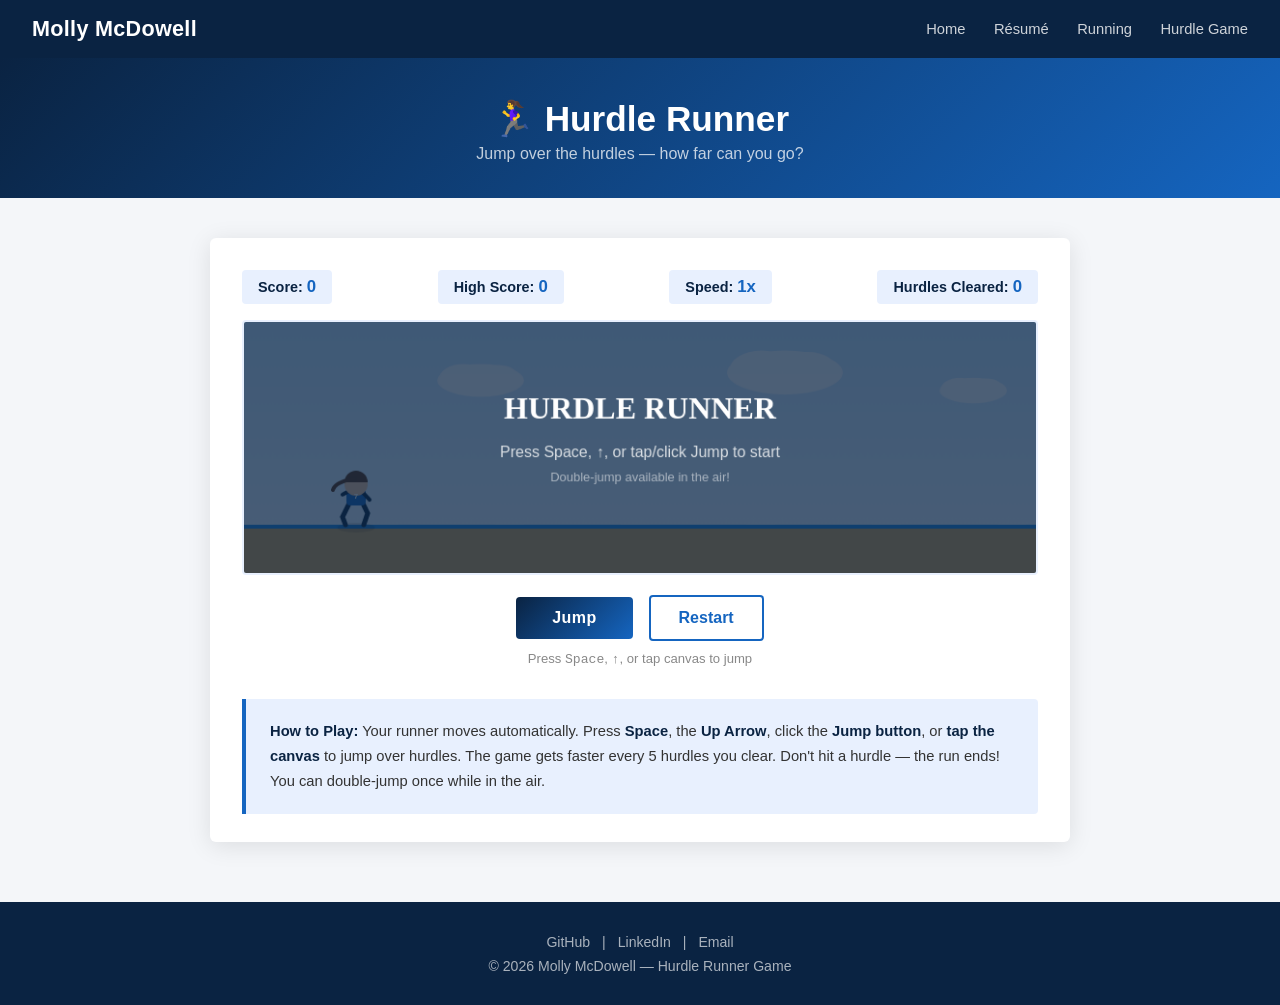
==== game.html @ c2547ff2 "Add files via upload" ====
<!DOCTYPE html>
<html lang="en">
<head>
  <meta charset="UTF-8"/>
  <meta name="viewport" content="width=device-width, initial-scale=1.0"/>
  <title>Hurdle Runner — Molly McDowell</title>
  <style>
    /* ===== RESET & BASE ===== */
    *, *::before, *::after { box-sizing: border-box; margin: 0; padding: 0; }
 
    :root {
      --navy: #0a2342;
      --blue: #1565c0;
      --light-blue: #e8f0fe;
      --accent: #1e88e5;
      --white: #ffffff;
      --gray: #f4f6f9;
    }
 
    body {
      font-family: 'Segoe UI', Arial, sans-serif;
      background: var(--gray);
      color: var(--navy);
      min-height: 100vh;
      display: flex;
      flex-direction: column;
    }
 
    /* ===== NAVBAR ===== */
    .navbar {
      background: var(--navy);
      padding: 1rem 2rem;
      display: flex;
      align-items: center;
      justify-content: space-between;
      box-shadow: 0 2px 12px rgba(0,0,0,0.2);
      flex-shrink: 0;
    }
    .navbar-brand {
      color: var(--white);
      font-size: 1.35rem;
      font-weight: 700;
      text-decoration: none;
      letter-spacing: 0.3px;
    }
    .navbar-links a {
      color: rgba(255,255,255,0.8);
      text-decoration: none;
      margin-left: 1.5rem;
      font-size: 0.92rem;
      transition: color 0.2s;
    }
    .navbar-links a:hover { color: var(--white); }
 
    /* ===== PAGE HEADER ===== */
    .page-header {
      background: linear-gradient(135deg, var(--navy), var(--blue));
      color: var(--white);
      padding: 40px 2rem 35px;
      text-align: center;
    }
    .page-header h1 { font-size: 2.2rem; margin-bottom: 0.3rem; }
    .page-header p { color: rgba(255,255,255,0.75); font-size: 1rem; }
 
    /* ===== GAME WRAPPER ===== */
    .game-section {
      flex: 1;
      display: flex;
      flex-direction: column;
      align-items: center;
      padding: 40px 1.5rem 60px;
    }
 
    .game-container {
      background: var(--white);
      border-radius: 6px;
      box-shadow: 0 4px 24px rgba(0,0,0,0.1);
      padding: 2rem 2rem 1.75rem;
      width: 100%;
      max-width: 860px;
    }
 
    /* ===== HUD ===== */
    .hud {
      display: flex;
      justify-content: space-between;
      align-items: center;
      margin-bottom: 1rem;
      flex-wrap: wrap;
      gap: 0.5rem;
    }
    .hud-stat {
      background: var(--light-blue);
      border-radius: 4px;
      padding: 0.45rem 1rem;
      font-size: 0.9rem;
      font-weight: 600;
      color: var(--navy);
    }
    .hud-stat span { color: var(--blue); font-size: 1.05rem; }
 
    /* ===== CANVAS ===== */
    #gameCanvas {
      display: block;
      width: 100%;
      height: auto;
      border-radius: 4px;
      border: 2px solid var(--light-blue);
      cursor: pointer;
      background: #ddeeff;
    }
 
    /* ===== CONTROLS ===== */
    .controls {
      margin-top: 1.25rem;
      display: flex;
      align-items: center;
      justify-content: center;
      gap: 1rem;
      flex-wrap: wrap;
    }
    .btn-jump {
      background: linear-gradient(135deg, var(--navy), var(--blue));
      color: var(--white);
      border: none;
      padding: 0.75rem 2.25rem;
      border-radius: 4px;
      font-size: 1rem;
      font-weight: 600;
      letter-spacing: 0.4px;
      cursor: pointer;
      transition: opacity 0.15s, transform 0.1s;
    }
    .btn-jump:hover { opacity: 0.9; transform: translateY(-1px); }
    .btn-restart {
      background: transparent;
      color: var(--blue);
      border: 2px solid var(--blue);
      padding: 0.75rem 1.75rem;
      border-radius: 4px;
      font-size: 1rem;
      font-weight: 600;
      cursor: pointer;
      transition: all 0.15s;
    }
    .btn-restart:hover { background: var(--light-blue); }
 
    .key-hint {
      font-size: 0.82rem;
      color: #888;
      text-align: center;
      margin-top: 0.6rem;
    }
 
    /* ===== INSTRUCTIONS ===== */
    .instructions {
      margin-top: 2rem;
      background: var(--light-blue);
      border-left: 4px solid var(--blue);
      border-radius: 0 4px 4px 0;
      padding: 1.25rem 1.5rem;
      font-size: 0.92rem;
      color: #333;
      line-height: 1.7;
    }
    .instructions strong { color: var(--navy); }
 
    /* ===== FOOTER ===== */
    footer {
      background: var(--navy);
      color: rgba(255,255,255,0.65);
      text-align: center;
      padding: 2rem;
      font-size: 0.88rem;
    }
    footer a { color: rgba(255,255,255,0.65); text-decoration: none; margin: 0 0.5rem; }
    footer a:hover { color: var(--white); }
  </style>
</head>
<body>
 
  <!-- NAVBAR -->
  <nav class="navbar">
    <a href="index.html" class="navbar-brand">Molly McDowell</a>
    <div class="navbar-links">
      <a href="index.html">Home</a>
      <a href="resume.html">Résumé</a>
      <a href="running.html">Running</a>
      <a href="game.html">Hurdle Game</a>
    </div>
  </nav>
 
  <!-- PAGE HEADER -->
  <div class="page-header">
    <h1>🏃‍♀️ Hurdle Runner</h1>
    <p>Jump over the hurdles — how far can you go?</p>
  </div>
 
  <!-- GAME SECTION -->
  <section class="game-section">
    <div class="game-container">
 
      <!-- HUD -->
      <div class="hud">
        <div class="hud-stat">Score: <span id="scoreDisplay">0</span></div>
        <div class="hud-stat">High Score: <span id="highScoreDisplay">0</span></div>
        <div class="hud-stat">Speed: <span id="speedDisplay">1x</span></div>
        <div class="hud-stat">Hurdles Cleared: <span id="hurdleDisplay">0</span></div>
      </div>
 
      <!-- CANVAS -->
      <canvas id="gameCanvas" width="820" height="260"></canvas>
 
      <!-- CONTROLS -->
      <div class="controls">
        <button class="btn-jump" onclick="handleJump()">Jump</button>
        <button class="btn-restart" onclick="restartGame()">Restart</button>
      </div>
      <p class="key-hint">Press <kbd>Space</kbd>, <kbd>↑</kbd>, or tap canvas to jump</p>
 
      <!-- INSTRUCTIONS -->
      <div class="instructions">
        <strong>How to Play:</strong> Your runner moves automatically. Press <strong>Space</strong>,
        the <strong>Up Arrow</strong>, click the <strong>Jump button</strong>, or <strong>tap the canvas</strong>
        to jump over hurdles. The game gets faster every 5 hurdles you clear. Don't hit a hurdle — the run ends!
        You can double-jump once while in the air.
      </div>
    </div>
  </section>
 
  <!-- FOOTER -->
  <footer>
    <div>
      <a href="https://github.com/" target="_blank">GitHub</a> |
      <a href="https://linkedin.com/" target="_blank">LinkedIn</a> |
      <a href="mailto:molly@example.com">Email</a>
    </div>
    <p style="margin-top:0.5rem;">&copy; 2026 Molly McDowell &mdash; Hurdle Runner Game</p>
  </footer>
 
<script>
/* ===================================================
   HURDLE RUNNER — Canvas Game
   =================================================== */
 
const canvas = document.getElementById('gameCanvas');
const ctx    = canvas.getContext('2d');
 
// ---- CONSTANTS ----
const W = canvas.width;
const H = canvas.height;
const GROUND_Y    = H - 50;
const RUNNER_X    = 100;
const RUNNER_W    = 32;
const RUNNER_H    = 54;
const HURDLE_W    = 18;
const HURDLE_H    = 44;
const GRAVITY     = 0.62;
const JUMP_FORCE  = -14.5;
const BASE_SPEED  = 6;
 
// ---- STATE ----
let state = 'idle'; // idle | running | dead
let score = 0;
let highScore = 0;
let hurdlesCleared = 0;
let frameCount = 0;
let gameSpeed = BASE_SPEED;
let animFrame = null;
 
// Runner physics
let runnerY      = GROUND_Y - RUNNER_H;
let velY         = 0;
let isOnGround   = true;
let canDoubleJump = false;
let hasDoubleJumped = false;
 
// Hurdles
let hurdles = [];
let nextHurdleIn = 90; // frames until next hurdle
 
// Animation frame for runner legs
let legFrame = 0;
let legTimer  = 0;
 
// Particles
let particles = [];
 
// ---- COLORS ----
const SKY_TOP    = '#c9e8ff';
const SKY_BOT    = '#e8f4ff';
const GROUND_CLR = '#1565c0';
const GROUND_TOP = '#1e88e5';
const TRACK_CLR  = '#d4a55a';
const RUNNER_CLR = '#0a2342';
const SHIRT_CLR  = '#1565c0';
const HAIR_CLR   = '#5c3317';
const HURDLE_CLR = '#cc2200';
const HURDLE_BAR = '#ff4422';
 
// ---- CLOUD state ----
let clouds = [
  { x: 200, y: 40, w: 90 },
  { x: 500, y: 25, w: 120 },
  { x: 720, y: 55, w: 70 },
];
 
// ---- TRACK LINES ----
let trackLines = [0, 130, 260, 390, 520, 650, 780].map(x => x);
 
// ---- INIT ----
draw(); // show idle screen
 
// ---- INPUT ----
document.addEventListener('keydown', e => {
  if (e.code === 'Space' || e.code === 'ArrowUp') {
    e.preventDefault();
    handleJump();
  }
});
canvas.addEventListener('click', handleJump);
canvas.addEventListener('touchstart', e => { e.preventDefault(); handleJump(); }, { passive: false });
 
function handleJump() {
  if (state === 'idle' || state === 'dead') {
    restartGame();
    return;
  }
  if (isOnGround) {
    velY = JUMP_FORCE;
    isOnGround = false;
    hasDoubleJumped = false;
    spawnJumpParticles();
  } else if (!hasDoubleJumped) {
    velY = JUMP_FORCE * 0.88;
    hasDoubleJumped = true;
    spawnJumpParticles();
  }
}
 
// ---- RESTART ----
function restartGame() {
  state     = 'running';
  score     = 0;
  hurdlesCleared = 0;
  frameCount = 0;
  gameSpeed = BASE_SPEED;
  hurdles   = [];
  particles = [];
  nextHurdleIn = 90;
  runnerY  = GROUND_Y - RUNNER_H;
  velY     = 0;
  isOnGround  = true;
  hasDoubleJumped = false;
  legFrame = 0;
  legTimer  = 0;
  clouds = [
    { x: 200, y: 40, w: 90 },
    { x: 500, y: 25, w: 120 },
    { x: 720, y: 55, w: 70 },
  ];
  trackLines = [0, 130, 260, 390, 520, 650, 780];
  updateHUD();
  if (animFrame) cancelAnimationFrame(animFrame);
  loop();
}
 
// ---- GAME LOOP ----
function loop() {
  if (state !== 'running') return;
  update();
  draw();
  animFrame = requestAnimationFrame(loop);
}
 
// ---- UPDATE ----
function update() {
  frameCount++;
  score++;
  updateHUD();
 
  // Speed ramp every 5 hurdles
  gameSpeed = BASE_SPEED + Math.floor(hurdlesCleared / 5) * 0.8;
 
  // Runner physics
  velY     += GRAVITY;
  runnerY  += velY;
  if (runnerY >= GROUND_Y - RUNNER_H) {
    runnerY     = GROUND_Y - RUNNER_H;
    velY        = 0;
    isOnGround  = true;
    hasDoubleJumped = false;
  }
 
  // Leg animation (only on ground)
  if (isOnGround) {
    legTimer++;
    if (legTimer > 8) { legFrame = (legFrame + 1) % 4; legTimer = 0; }
  } else {
    legFrame = 0;
  }
 
  // Hurdle spawning
  nextHurdleIn--;
  if (nextHurdleIn <= 0) {
    hurdles.push({ x: W + 10, cleared: false });
    nextHurdleIn = Math.floor(Math.random() * 50) + 85 - Math.min(hurdlesCleared * 2, 35);
  }
 
  // Move hurdles
  for (let i = hurdles.length - 1; i >= 0; i--) {
    hurdles[i].x -= gameSpeed;
 
    // Score a cleared hurdle
    if (!hurdles[i].cleared && hurdles[i].x + HURDLE_W < RUNNER_X) {
      hurdles[i].cleared = true;
      hurdlesCleared++;
      spawnClearParticles(hurdles[i].x + HURDLE_W, GROUND_Y - HURDLE_H);
    }
 
    // Remove off-screen
    if (hurdles[i].x + HURDLE_W < -20) { hurdles.splice(i, 1); continue; }
 
    // Collision (AABB with slight forgiveness)
    const pad = 5;
    const rx1 = RUNNER_X + pad;
    const rx2 = RUNNER_X + RUNNER_W - pad;
    const ry1 = runnerY  + pad;
    const ry2 = runnerY  + RUNNER_H - pad;
    const hx1 = hurdles[i].x + pad;
    const hx2 = hurdles[i].x + HURDLE_W - pad;
    const hy1 = GROUND_Y - HURDLE_H;
    const hy2 = GROUND_Y;
    if (rx2 > hx1 && rx1 < hx2 && ry2 > hy1 && ry1 < hy2) {
      die();
      return;
    }
  }
 
  // Move clouds
  clouds.forEach(c => {
    c.x -= gameSpeed * 0.2;
    if (c.x + c.w < 0) { c.x = W + 20; c.y = Math.random() * 60 + 15; c.w = Math.random() * 80 + 60; }
  });
 
  // Move track lines
  trackLines = trackLines.map(x => {
    x -= gameSpeed;
    if (x < -2) x += W;
    return x;
  });
 
  // Particles
  particles.forEach(p => {
    p.x += p.vx; p.y += p.vy; p.vy += 0.18; p.life--;
  });
  particles = particles.filter(p => p.life > 0);
}
 
// ---- DRAW ----
function draw() {
  ctx.clearRect(0, 0, W, H);
 
  // Sky gradient
  const skyGrad = ctx.createLinearGradient(0, 0, 0, GROUND_Y);
  skyGrad.addColorStop(0, SKY_TOP);
  skyGrad.addColorStop(1, SKY_BOT);
  ctx.fillStyle = skyGrad;
  ctx.fillRect(0, 0, W, GROUND_Y);
 
  // Clouds
  clouds.forEach(c => drawCloud(c.x, c.y, c.w));
 
  // Ground
  ctx.fillStyle = TRACK_CLR;
  ctx.fillRect(0, GROUND_Y, W, H - GROUND_Y);
 
  // Track lane lines
  ctx.strokeStyle = 'rgba(255,255,255,0.35)';
  ctx.lineWidth = 2;
  ctx.setLineDash([30, 20]);
  trackLines.forEach(x => {
    ctx.beginPath();
    ctx.moveTo(x, GROUND_Y);
    ctx.lineTo(x + 30, GROUND_Y);
    ctx.stroke();
  });
  ctx.setLineDash([]);
 
  // Ground top strip
  ctx.fillStyle = GROUND_TOP;
  ctx.fillRect(0, GROUND_Y, W, 4);
 
  // Hurdles
  hurdles.forEach(h => drawHurdle(h.x));
 
  // Runner
  drawRunner(RUNNER_X, runnerY);
 
  // Particles
  particles.forEach(p => {
    ctx.globalAlpha = p.life / p.maxLife;
    ctx.fillStyle = p.color;
    ctx.beginPath();
    ctx.arc(p.x, p.y, p.r, 0, Math.PI * 2);
    ctx.fill();
  });
  ctx.globalAlpha = 1;
 
  // Overlay screens
  if (state === 'idle') drawIdle();
  if (state === 'dead') drawDead();
}
 
// ---- DRAW CLOUD ----
function drawCloud(x, y, w) {
  ctx.fillStyle = 'rgba(255,255,255,0.82)';
  const h = w * 0.38;
  ctx.beginPath();
  ctx.ellipse(x + w * 0.5, y + h * 0.6, w * 0.5, h * 0.5, 0, 0, Math.PI * 2);
  ctx.ellipse(x + w * 0.3, y + h * 0.55, w * 0.28, h * 0.45, 0, 0, Math.PI * 2);
  ctx.ellipse(x + w * 0.7, y + h * 0.55, w * 0.25, h * 0.42, 0, 0, Math.PI * 2);
  ctx.fill();
}
 
// ---- DRAW HURDLE ----
function drawHurdle(x) {
  const top = GROUND_Y - HURDLE_H;
  const postW = 5;
 
  // Posts
  ctx.fillStyle = HURDLE_CLR;
  ctx.fillRect(x, top, postW, HURDLE_H);
  ctx.fillRect(x + HURDLE_W - postW, top, postW, HURDLE_H);
 
  // Crossbar
  const barH = 6;
  const barY = top + 4;
  ctx.fillStyle = HURDLE_BAR;
  ctx.fillRect(x - 2, barY, HURDLE_W + 4, barH);
 
  // Crossbar stripe
  ctx.fillStyle = '#ffffff';
  ctx.fillRect(x - 2, barY + 1, HURDLE_W + 4, 2);
 
  // Base feet
  ctx.fillStyle = HURDLE_CLR;
  ctx.fillRect(x - 4, GROUND_Y - 6, HURDLE_W + 8, 6);
}
 
// ---- DRAW RUNNER ----
function drawRunner(x, y) {
  const airborne = !isOnGround;
 
  // Shadow
  ctx.fillStyle = 'rgba(0,0,0,0.12)';
  ctx.beginPath();
  ctx.ellipse(x + RUNNER_W / 2, GROUND_Y + 3, RUNNER_W * 0.6, 5, 0, 0, Math.PI * 2);
  ctx.fill();
 
  // Legs (animated)
  ctx.strokeStyle = RUNNER_CLR;
  ctx.lineWidth = 5;
  ctx.lineCap = 'round';
 
  if (airborne) {
    // Tuck legs for jump
    // Left leg
    ctx.beginPath();
    ctx.moveTo(x + 10, y + RUNNER_H * 0.6);
    ctx.lineTo(x + 5,  y + RUNNER_H * 0.85);
    ctx.lineTo(x + 8,  y + RUNNER_H);
    ctx.stroke();
    // Right leg — hurdler's trailing leg out
    ctx.beginPath();
    ctx.moveTo(x + 22, y + RUNNER_H * 0.6);
    ctx.lineTo(x + 32, y + RUNNER_H * 0.75);
    ctx.lineTo(x + 34, y + RUNNER_H * 0.65);
    ctx.stroke();
  } else {
    // Alternating legs
    const frames = [
      [[10, 0.55, 2, 0.85, 5, 1.0],  [22, 0.55, 28, 0.78, 24, 1.0]],
      [[10, 0.55, 6, 0.75, 2,  1.0],  [22, 0.55, 30, 0.82, 32, 1.0]],
      [[10, 0.55, 4, 0.80, 8,  1.0],  [22, 0.55, 26, 0.75, 20, 1.0]],
      [[10, 0.55, 8, 0.72, 14, 1.0],  [22, 0.55, 24, 0.82, 28, 1.0]],
    ];
    const f = frames[legFrame];
    // left
    ctx.beginPath();
    ctx.moveTo(x + f[0][0], y + RUNNER_H * f[0][1]);
    ctx.lineTo(x + f[0][2], y + RUNNER_H * f[0][3]);
    ctx.lineTo(x + f[0][4], y + RUNNER_H * f[0][5]);
    ctx.stroke();
    // right
    ctx.beginPath();
    ctx.moveTo(x + f[1][0], y + RUNNER_H * f[1][1]);
    ctx.lineTo(x + f[1][2], y + RUNNER_H * f[1][3]);
    ctx.lineTo(x + f[1][4], y + RUNNER_H * f[1][5]);
    ctx.stroke();
  }
 
  // Torso
  ctx.fillStyle = SHIRT_CLR;
  ctx.beginPath();
  ctx.roundRect(x + 6, y + RUNNER_H * 0.28, 20, RUNNER_H * 0.35, 4);
  ctx.fill();
 
  // Arms
  ctx.strokeStyle = RUNNER_CLR;
  ctx.lineWidth = 4;
  if (airborne) {
    // Both arms forward
    ctx.beginPath();
    ctx.moveTo(x + 16, y + RUNNER_H * 0.32);
    ctx.lineTo(x + 2,  y + RUNNER_H * 0.48);
    ctx.stroke();
    ctx.beginPath();
    ctx.moveTo(x + 16, y + RUNNER_H * 0.32);
    ctx.lineTo(x + 32, y + RUNNER_H * 0.42);
    ctx.stroke();
  } else {
    const aFrames = [
      [2, 0.42, 30, 0.52],
      [4, 0.48, 28, 0.46],
      [2, 0.52, 30, 0.42],
      [4, 0.46, 28, 0.48],
    ];
    const a = aFrames[legFrame];
    ctx.beginPath();
    ctx.moveTo(x + 12, y + RUNNER_H * 0.32);
    ctx.lineTo(x + a[0], y + RUNNER_H * a[1]);
    ctx.stroke();
    ctx.beginPath();
    ctx.moveTo(x + 20, y + RUNNER_H * 0.32);
    ctx.lineTo(x + a[2], y + RUNNER_H * a[3]);
    ctx.stroke();
  }
 
  // Head
  ctx.fillStyle = '#f5c8a0';
  ctx.beginPath();
  ctx.arc(x + RUNNER_W / 2, y + 12, 12, 0, Math.PI * 2);
  ctx.fill();
 
  // Hair
  ctx.fillStyle = HAIR_CLR;
  ctx.beginPath();
  ctx.arc(x + RUNNER_W / 2, y + 10, 12, Math.PI * 1.0, 0, false);
  ctx.fill();
 
  // Ponytail
  ctx.strokeStyle = HAIR_CLR;
  ctx.lineWidth = 4;
  ctx.lineCap = 'round';
  ctx.beginPath();
  ctx.moveTo(x + RUNNER_W / 2 - 2, y + 6);
  ctx.quadraticCurveTo(x - 6, y + 10, x - 8, y + 18);
  ctx.stroke();
 
  // Race number
  ctx.fillStyle = '#ffffff';
  ctx.font = 'bold 8px Arial';
  ctx.textAlign = 'center';
  ctx.fillText('7', x + 16, y + RUNNER_H * 0.5);
  ctx.textAlign = 'left';
}
 
// ---- IDLE SCREEN ----
function drawIdle() {
  // Overlay
  ctx.fillStyle = 'rgba(10,35,66,0.72)';
  ctx.fillRect(0, 0, W, H);
 
  ctx.fillStyle = '#ffffff';
  ctx.font = 'bold 32px Georgia, serif';
  ctx.textAlign = 'center';
  ctx.fillText('HURDLE RUNNER', W / 2, H / 2 - 30);
 
  ctx.font = '16px Arial';
  ctx.fillStyle = 'rgba(255,255,255,0.8)';
  ctx.fillText('Press Space, ↑, or tap/click Jump to start', W / 2, H / 2 + 10);
 
  ctx.font = '13px Arial';
  ctx.fillStyle = 'rgba(255,255,255,0.55)';
  ctx.fillText('Double-jump available in the air!', W / 2, H / 2 + 35);
  ctx.textAlign = 'left';
}
 
// ---- DEAD SCREEN ----
function drawDead() {
  ctx.fillStyle = 'rgba(10,35,66,0.78)';
  ctx.fillRect(0, 0, W, H);
 
  ctx.fillStyle = '#ff4422';
  ctx.font = 'bold 34px Georgia, serif';
  ctx.textAlign = 'center';
  ctx.fillText('KNOCKED DOWN!', W / 2, H / 2 - 40);
 
  ctx.fillStyle = '#ffffff';
  ctx.font = '18px Arial';
  ctx.fillText(`Score: ${score}   •   Hurdles Cleared: ${hurdlesCleared}`, W / 2, H / 2);
 
  if (score >= highScore && hurdlesCleared > 0) {
    ctx.fillStyle = '#ffd700';
    ctx.font = 'bold 15px Arial';
    ctx.fillText('🏆 New High Score!', W / 2, H / 2 + 28);
  }
 
  ctx.fillStyle = 'rgba(255,255,255,0.75)';
  ctx.font = '15px Arial';
  ctx.fillText('Press Space, ↑, Jump button, or click to try again', W / 2, H / 2 + 55);
  ctx.textAlign = 'left';
}
 
// ---- DIE ----
function die() {
  state = 'dead';
  if (score > highScore) highScore = score;
  updateHUD();
  spawnDeathParticles();
  draw();
  cancelAnimationFrame(animFrame);
}
 
// ---- PARTICLES ----
function spawnJumpParticles() {
  for (let i = 0; i < 8; i++) {
    particles.push({
      x: RUNNER_X + 16, y: GROUND_Y,
      vx: (Math.random() - 0.5) * 3,
      vy: -(Math.random() * 3 + 1),
      r: Math.random() * 3 + 2,
      color: '#1e88e5',
      life: 25, maxLife: 25
    });
  }
}
 
function spawnClearParticles(x, y) {
  for (let i = 0; i < 12; i++) {
    const colors = ['#ffd700','#1e88e5','#ffffff','#ff4422'];
    particles.push({
      x, y,
      vx: (Math.random() - 0.5) * 5,
      vy: -(Math.random() * 4 + 1),
      r: Math.random() * 4 + 2,
      color: colors[Math.floor(Math.random() * colors.length)],
      life: 35, maxLife: 35
    });
  }
}
 
function spawnDeathParticles() {
  for (let i = 0; i < 20; i++) {
    particles.push({
      x: RUNNER_X + 16, y: runnerY + RUNNER_H / 2,
      vx: (Math.random() - 0.5) * 8,
      vy: -(Math.random() * 6 + 2),
      r: Math.random() * 5 + 2,
      color: ['#ff4422','#ffd700','#1565c0'][Math.floor(Math.random()*3)],
      life: 45, maxLife: 45
    });
  }
}
 
// ---- HUD UPDATE ----
function updateHUD() {
  document.getElementById('scoreDisplay').textContent    = score;
  document.getElementById('highScoreDisplay').textContent = highScore;
  document.getElementById('hurdleDisplay').textContent   = hurdlesCleared;
  document.getElementById('speedDisplay').textContent    = (gameSpeed / BASE_SPEED).toFixed(1) + 'x';
}
</script>
</body>
</html>
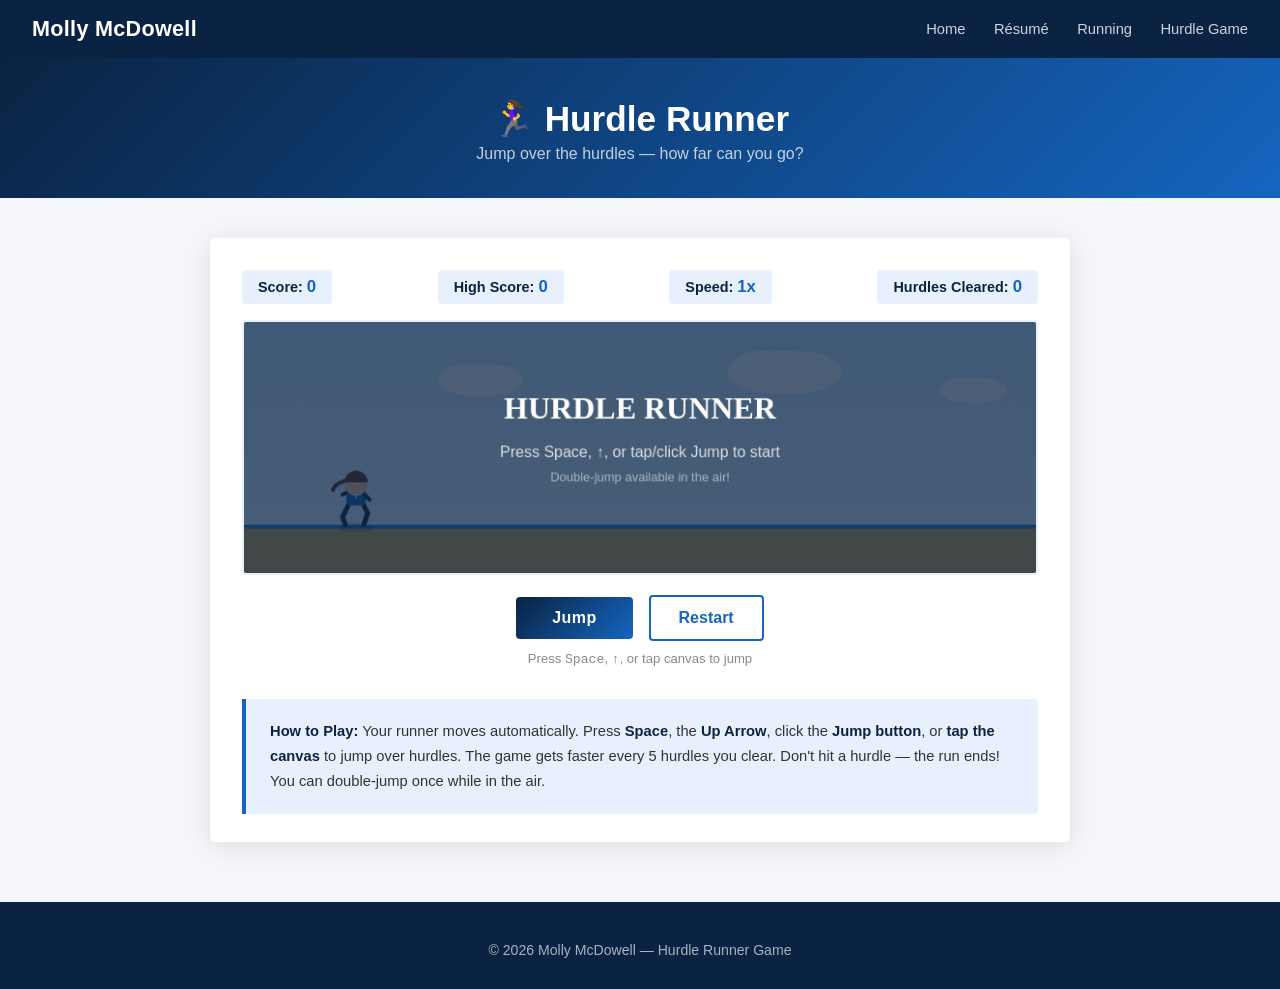
==== commit d43fc68a: "Update game.html" ====
--- a/game.html
+++ b/game.html
@@ -230,11 +230,7 @@
  
   <!-- FOOTER -->
   <footer>
-    <div>
-      <a href="https://github.com/" target="_blank">GitHub</a> |
-      <a href="https://linkedin.com/" target="_blank">LinkedIn</a> |
-      <a href="mailto:molly@example.com">Email</a>
-    </div>
+   
     <p style="margin-top:0.5rem;">&copy; 2026 Molly McDowell &mdash; Hurdle Runner Game</p>
   </footer>
  
@@ -773,4 +769,4 @@
 }
 </script>
 </body>
-</html>+</html>
